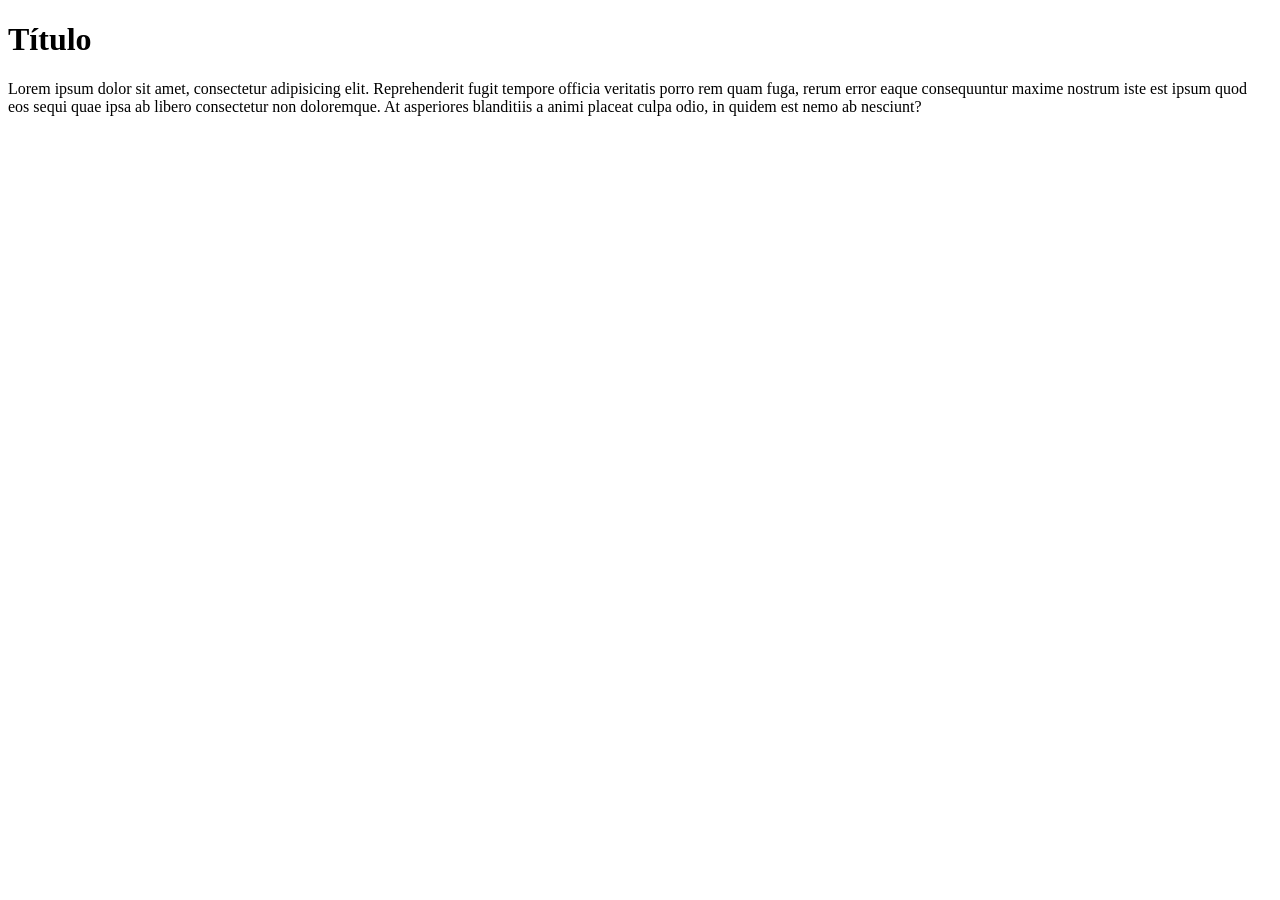
==== index.html @ 6d0f476c "Initial commit" ====
<!doctype html>
<html lang="pt-br">
  <head>
    <meta charset="UTF-8" />
    <meta name="viewport" content="width=device-width, initial-scale=1.0" />
    <title>Tecnologia para Internet I</title>
  </head>
  <body>
    <h1>Título</h1>
    <p>
      Lorem ipsum dolor sit amet, consectetur adipisicing elit. Reprehenderit
      fugit tempore officia veritatis porro rem quam fuga, rerum error eaque
      consequuntur maxime nostrum iste est ipsum quod eos sequi quae ipsa ab
      libero consectetur non doloremque. At asperiores blanditiis a animi
      placeat culpa odio, in quidem est nemo ab nesciunt?
    </p>
  </body>
</html>
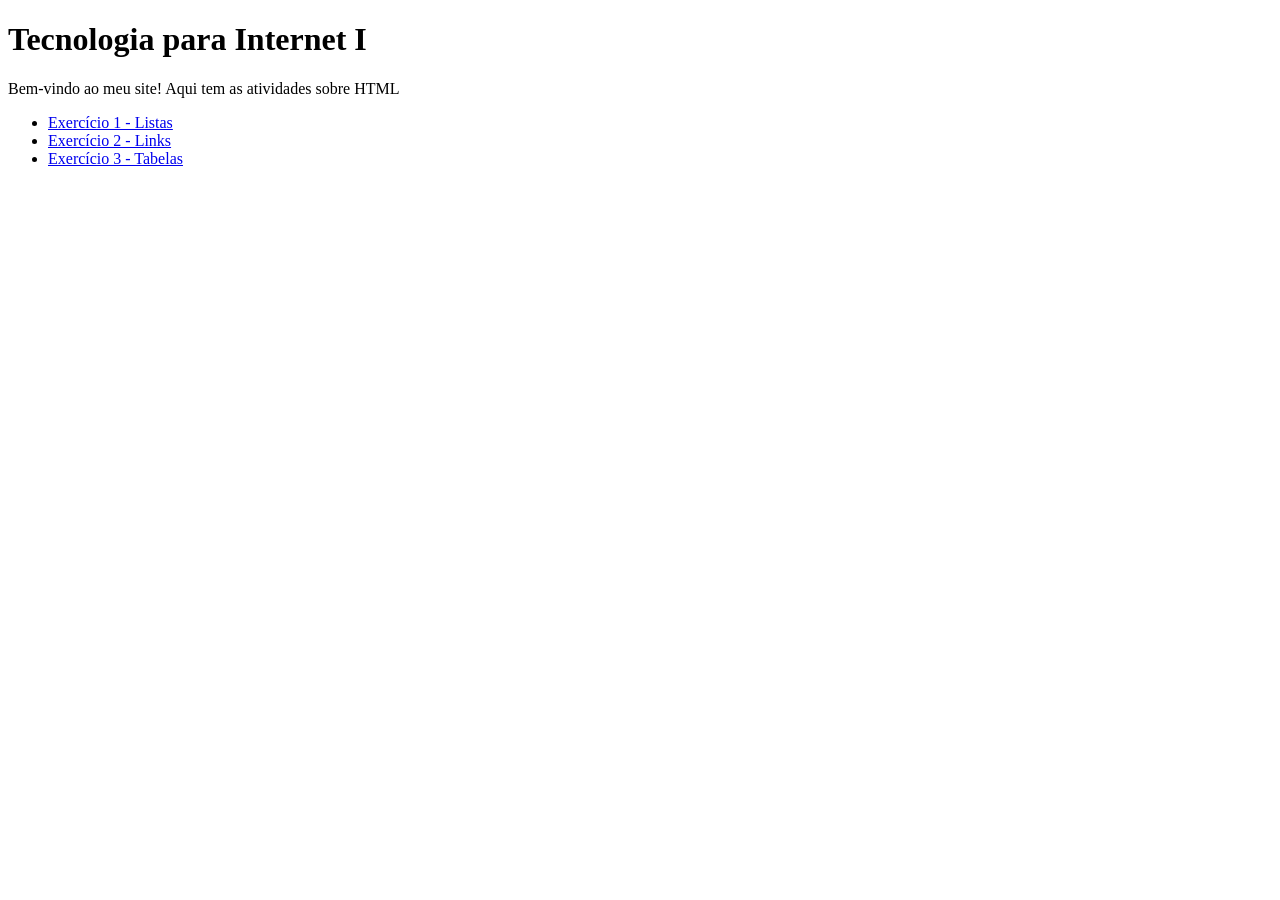
==== commit 97d6efc0: "commit inicial" ====
--- a/index.html
+++ b/index.html
@@ -6,13 +6,18 @@
     <title>Tecnologia para Internet I</title>
   </head>
   <body>
-    <h1>Título</h1>
-    <p>
-      Lorem ipsum dolor sit amet, consectetur adipisicing elit. Reprehenderit
-      fugit tempore officia veritatis porro rem quam fuga, rerum error eaque
-      consequuntur maxime nostrum iste est ipsum quod eos sequi quae ipsa ab
-      libero consectetur non doloremque. At asperiores blanditiis a animi
-      placeat culpa odio, in quidem est nemo ab nesciunt?
-    </p>
+    <h1>Tecnologia para Internet I</h1>
+    <p>Bem-vindo ao meu site! Aqui tem as atividades sobre HTML</p>
+    <ul>
+      <li>
+        <a href="Exercício 1 Listas/exercício 1 listas.html"
+          >Exercício 1 - Listas</a
+        >
+      </li>
+      <li><a href="Exercício 2 Links/index.html">Exercício 2 - Links</a></li>
+      <li>
+        <a href="Exercício 3 Tabelas/tabelas.html">Exercício 3 - Tabelas</a>
+      </li>
+    </ul>
   </body>
 </html>
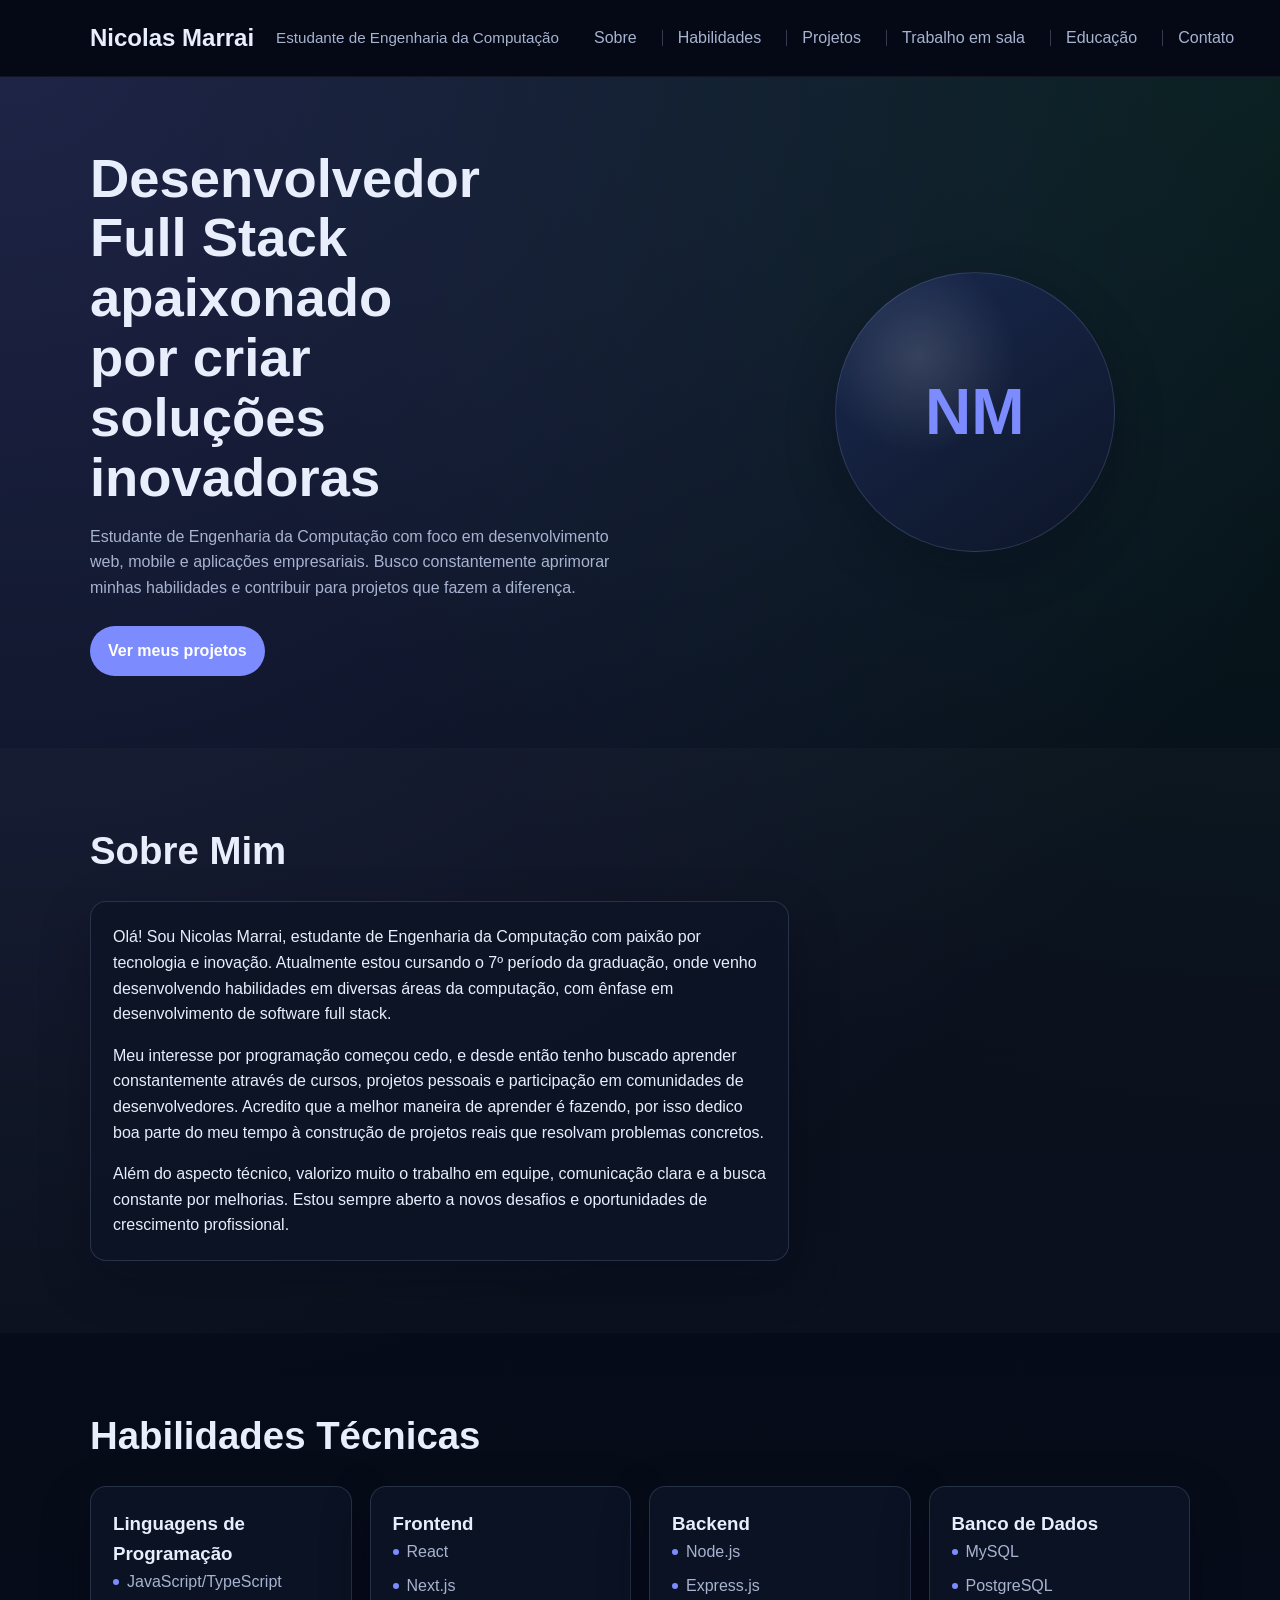
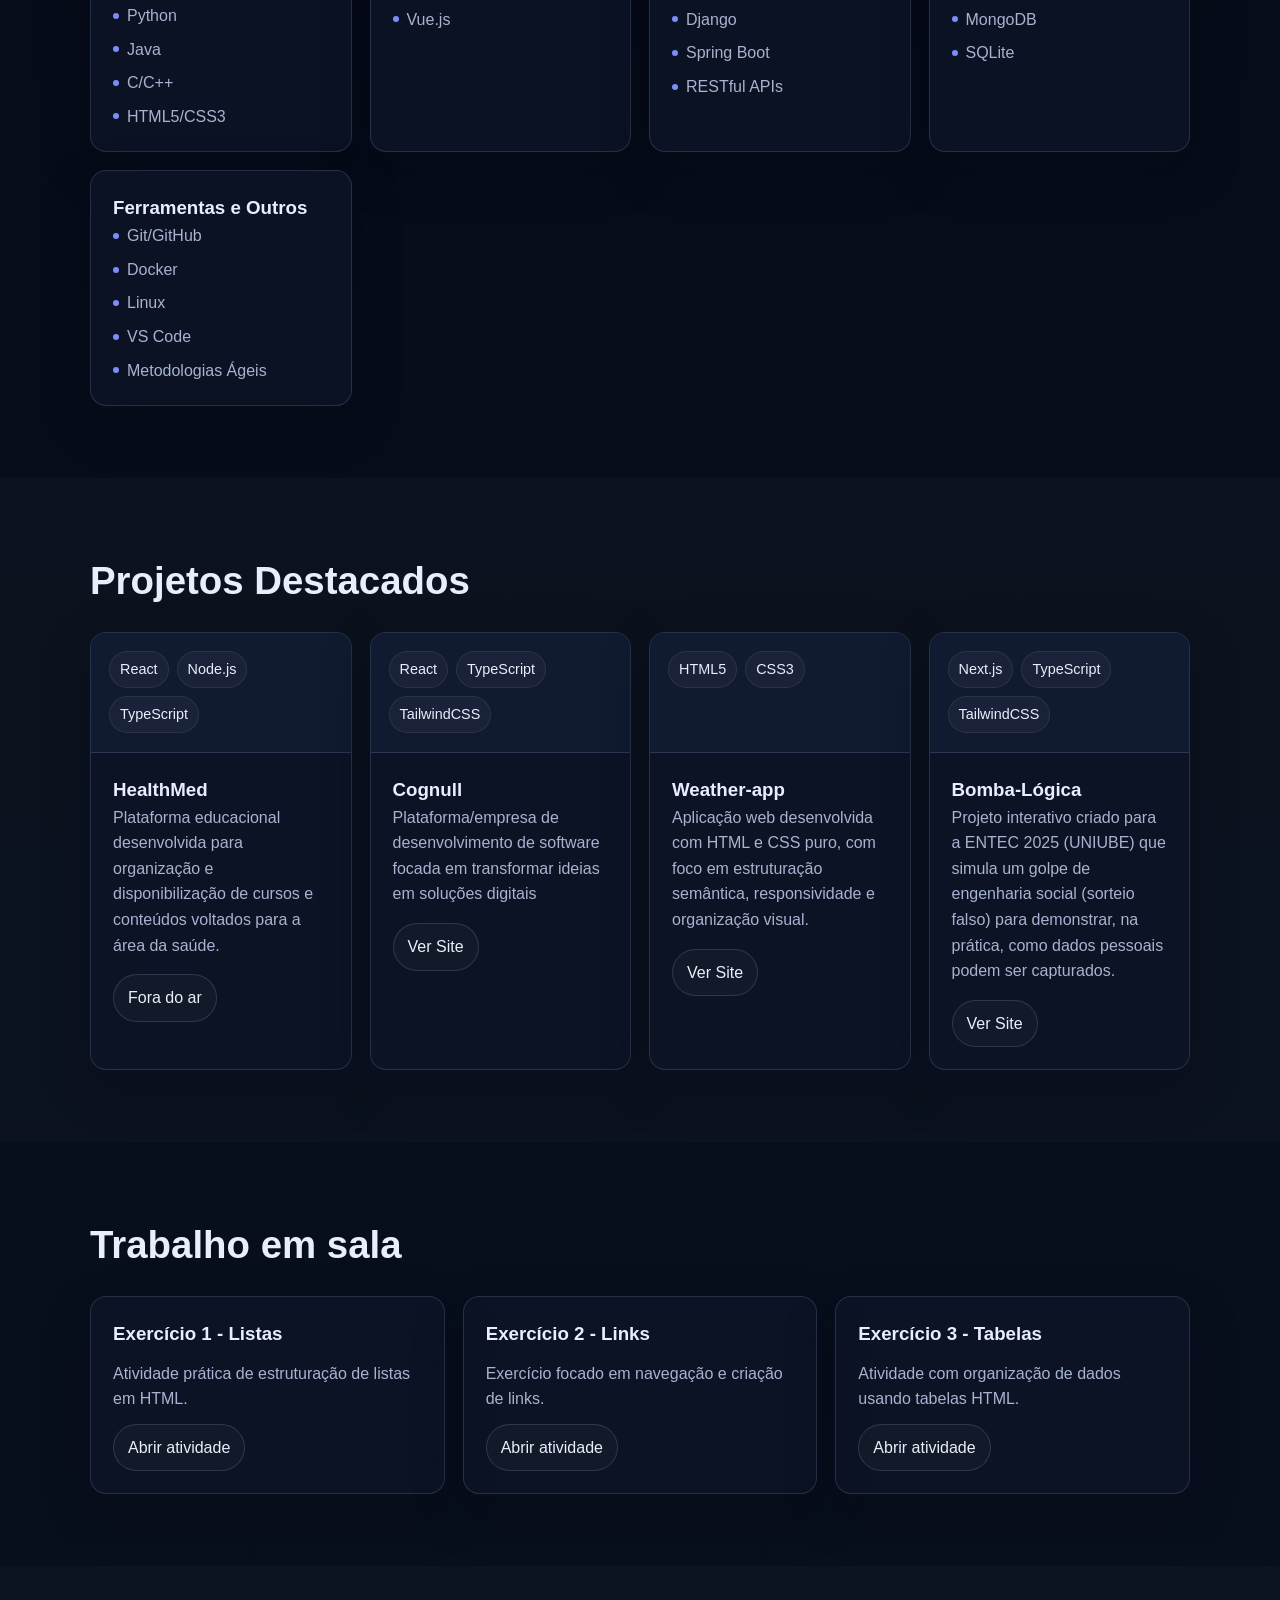
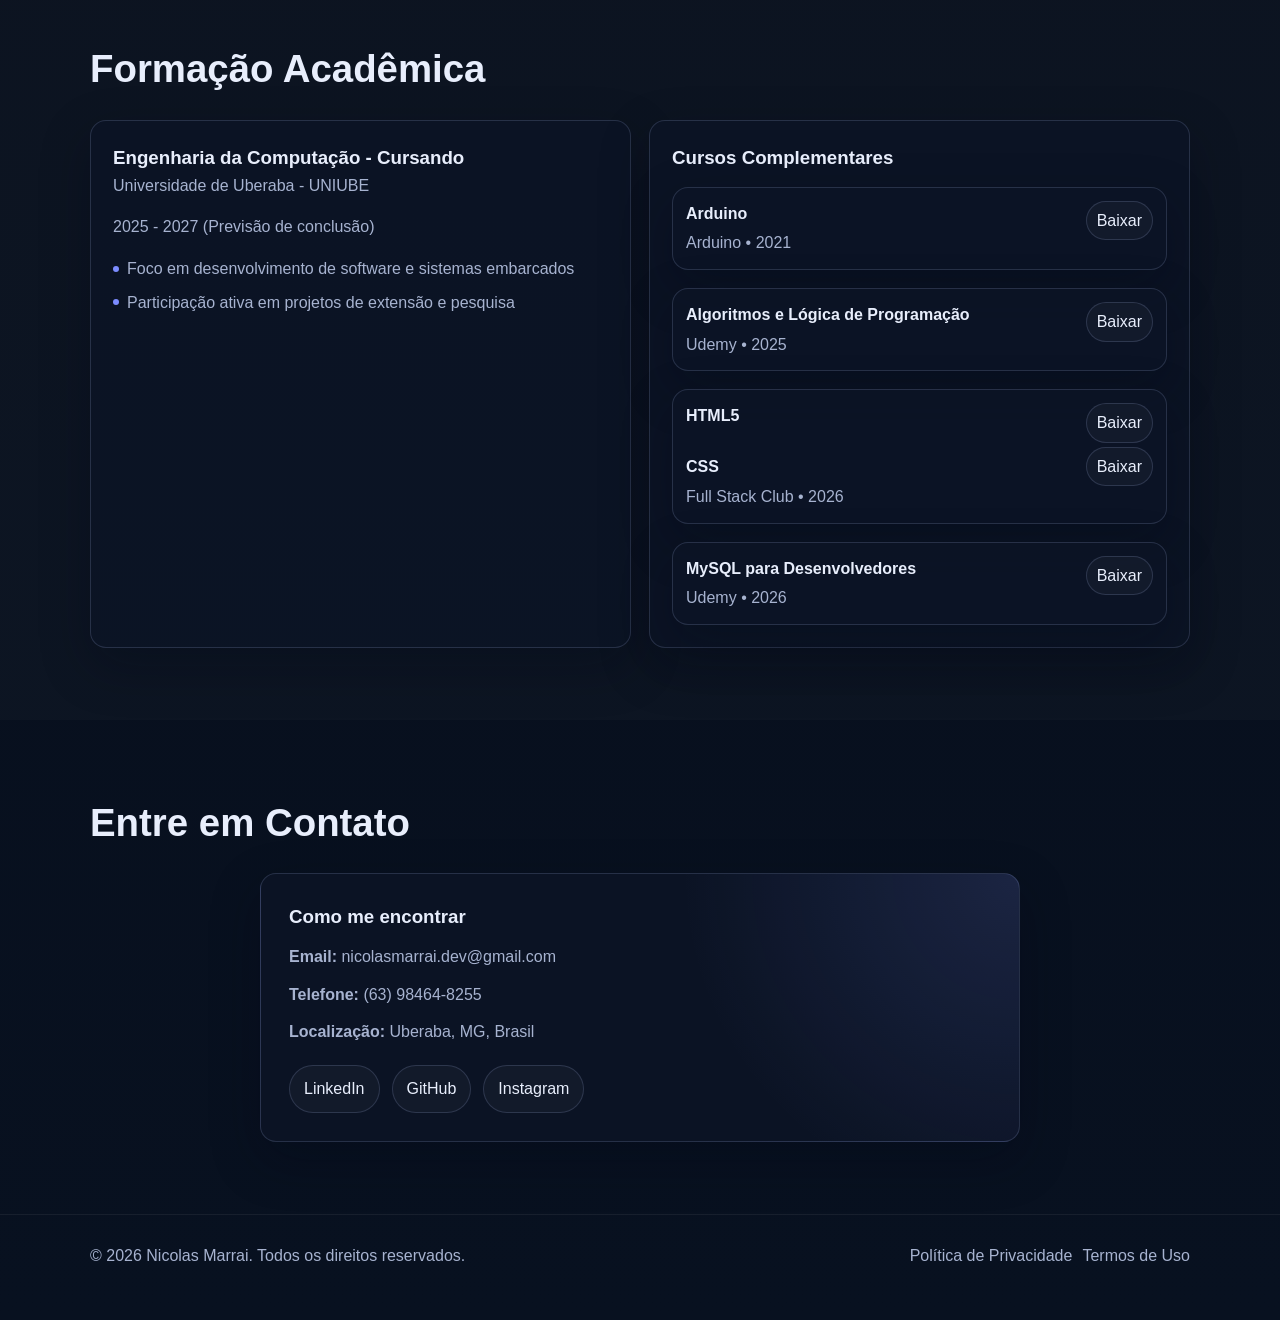
==== commit 00a233ce: "add o meu portifólio" ====
--- a/index.html
+++ b/index.html
@@ -1,23 +1,439 @@
 <!doctype html>
-<html lang="pt-br">
+<html lang="pt-BR">
   <head>
     <meta charset="UTF-8" />
     <meta name="viewport" content="width=device-width, initial-scale=1.0" />
-    <title>Tecnologia para Internet I</title>
+    <title>Nicolas Marrai - Desenvolvedor de Software</title>
+    <link rel="stylesheet" href="style.css" />
   </head>
   <body>
-    <h1>Tecnologia para Internet I</h1>
-    <p>Bem-vindo ao meu site! Aqui tem as atividades sobre HTML</p>
-    <ul>
-      <li>
-        <a href="Exercício 1 Listas/exercício 1 listas.html"
-          >Exercício 1 - Listas</a
-        >
-      </li>
-      <li><a href="Exercício 2 Links/index.html">Exercício 2 - Links</a></li>
-      <li>
-        <a href="Exercício 3 Tabelas/tabelas.html">Exercício 3 - Tabelas</a>
-      </li>
-    </ul>
+    <!-- Header -->
+    <header class="header">
+      <div class="container">
+        <div class="header-content">
+          <h1>Nicolas Marrai</h1>
+          <p class="title">Estudante de Engenharia da Computação</p>
+          <nav class="nav">
+            <ul>
+              <li><a href="#sobre">Sobre</a></li>
+              <li><a href="#habilidades">Habilidades</a></li>
+              <li><a href="#projetos">Projetos</a></li>
+              <li><a href="#trabalho-sala">Trabalho em sala</a></li>
+              <li><a href="#educacao">Educação</a></li>
+              <li><a href="#contato">Contato</a></li>
+            </ul>
+          </nav>
+        </div>
+      </div>
+    </header>
+
+    <!-- Hero Section -->
+    <section class="hero">
+      <div class="container">
+        <div class="hero-content">
+          <h2>
+            Desenvolvedor Full Stack apaixonado por criar soluções inovadoras
+          </h2>
+          <p>
+            Estudante de Engenharia da Computação com foco em desenvolvimento
+            web, mobile e aplicações empresariais. Busco constantemente
+            aprimorar minhas habilidades e contribuir para projetos que fazem a
+            diferença.
+          </p>
+          <a href="#projetos" class="btn-primary">Ver meus projetos</a>
+        </div>
+        <div class="hero-image">
+          <div
+            class="avatar-placeholder"
+            aria-label="Avatar com as iniciais NM"
+          >
+            <span>NM</span>
+          </div>
+        </div>
+      </div>
+    </section>
+
+    <!-- Sobre -->
+    <section id="sobre" class="section">
+      <div class="container">
+        <h2 class="section-title">Sobre Mim</h2>
+        <div class="about-content">
+          <div class="about-text">
+            <p>
+              Olá! Sou Nicolas Marrai, estudante de Engenharia da Computação com
+              paixão por tecnologia e inovação. Atualmente estou cursando o 7º
+              período da graduação, onde venho desenvolvendo habilidades em
+              diversas áreas da computação, com ênfase em desenvolvimento de
+              software full stack.
+            </p>
+            <p>
+              Meu interesse por programação começou cedo, e desde então tenho
+              buscado aprender constantemente através de cursos, projetos
+              pessoais e participação em comunidades de desenvolvedores.
+              Acredito que a melhor maneira de aprender é fazendo, por isso
+              dedico boa parte do meu tempo à construção de projetos reais que
+              resolvam problemas concretos.
+            </p>
+            <p>
+              Além do aspecto técnico, valorizo muito o trabalho em equipe,
+              comunicação clara e a busca constante por melhorias. Estou sempre
+              aberto a novos desafios e oportunidades de crescimento
+              profissional.
+            </p>
+          </div>
+        </div>
+      </div>
+    </section>
+
+    <!-- Habilidades -->
+    <section id="habilidades" class="section">
+      <div class="container">
+        <h2 class="section-title">Habilidades Técnicas</h2>
+        <div class="skills-grid">
+          <div class="skill-category">
+            <h3>Linguagens de Programação</h3>
+            <ul class="skill-list">
+              <li>JavaScript/TypeScript</li>
+              <li>Python</li>
+              <li>Java</li>
+              <li>C/C++</li>
+              <li>HTML5/CSS3</li>
+            </ul>
+          </div>
+          <div class="skill-category">
+            <h3>Frontend</h3>
+            <ul class="skill-list">
+              <li>React</li>
+              <li>Next.js</li>
+              <li>Vue.js</li>
+            </ul>
+          </div>
+          <div class="skill-category">
+            <h3>Backend</h3>
+            <ul class="skill-list">
+              <li>Node.js</li>
+              <li>Express.js</li>
+              <li>Django</li>
+              <li>Spring Boot</li>
+              <li>RESTful APIs</li>
+            </ul>
+          </div>
+          <div class="skill-category">
+            <h3>Banco de Dados</h3>
+            <ul class="skill-list">
+              <li>MySQL</li>
+              <li>PostgreSQL</li>
+              <li>MongoDB</li>
+              <li>SQLite</li>
+            </ul>
+          </div>
+          <div class="skill-category">
+            <h3>Ferramentas e Outros</h3>
+            <ul class="skill-list">
+              <li>Git/GitHub</li>
+              <li>Docker</li>
+              <li>Linux</li>
+              <li>VS Code</li>
+              <li>Metodologias Ágeis</li>
+            </ul>
+          </div>
+        </div>
+      </div>
+    </section>
+
+    <!-- Projetos -->
+    <section id="projetos" class="section">
+      <div class="container">
+        <h2 class="section-title">Projetos Destacados</h2>
+        <div class="projects-grid">
+          <!-- Projeto 1 -->
+          <div class="project-card">
+            <div class="project-image">
+              <div class="project-tech">
+                <span>React</span>
+                <span>Node.js</span>
+                <span>TypeScript</span>
+              </div>
+            </div>
+            <div class="project-content">
+              <h3>HealthMed</h3>
+              <p>
+                Plataforma educacional desenvolvida para organização e
+                disponibilização de cursos e conteúdos voltados para a área da
+                saúde.
+              </p>
+              <div class="project-links">
+                <a href="" class="btn-link">Fora do ar</a>
+              </div>
+            </div>
+          </div>
+
+          <!-- Projeto 2 -->
+          <div class="project-card">
+            <div class="project-image">
+              <div class="project-tech">
+                <span>React</span>
+                <span>TypeScript</span>
+                <span>TailwindCSS</span>
+              </div>
+            </div>
+            <div class="project-content">
+              <h3>Cognull</h3>
+              <p>
+                Plataforma/empresa de desenvolvimento de software focada em
+                transformar ideias em soluções digitais
+              </p>
+              <div class="project-links">
+                <a
+                  href="https://cognull.vercel.app/"
+                  target="_blank"
+                  class="btn-link"
+                  >Ver Site</a
+                >
+              </div>
+            </div>
+          </div>
+
+          <!-- Projeto 3 -->
+          <div class="project-card">
+            <div class="project-image">
+              <div class="project-tech">
+                <span>HTML5</span>
+                <span>CSS3</span>
+              </div>
+            </div>
+            <div class="project-content">
+              <h3>Weather-app</h3>
+              <p>
+                Aplicação web desenvolvida com HTML e CSS puro, com foco em
+                estruturação semântica, responsividade e organização visual.
+              </p>
+              <div class="project-links">
+                <a
+                  href="https://nicolasmarrai.github.io/weather-app/"
+                  target="_blank"
+                  class="btn-link"
+                  >Ver Site</a
+                >
+              </div>
+            </div>
+          </div>
+
+          <!-- Projeto 4 -->
+          <div class="project-card">
+            <div class="project-image">
+              <div class="project-tech">
+                <span>Next.js</span>
+                <span>TypeScript</span>
+                <span>TailwindCSS</span>
+              </div>
+            </div>
+            <div class="project-content">
+              <h3>Bomba-Lógica</h3>
+              <p>
+                Projeto interativo criado para a ENTEC 2025 (UNIUBE) que simula
+                um golpe de engenharia social (sorteio falso) para demonstrar,
+                na prática, como dados pessoais podem ser capturados.
+              </p>
+              <div class="project-links">
+                <a
+                  href="https://bomba-logica-next.vercel.app/"
+                  target="_blank"
+                  class="btn-link"
+                  >Ver Site</a
+                >
+              </div>
+            </div>
+          </div>
+        </div>
+      </div>
+    </section>
+
+    <!-- Trabalho em sala -->
+    <section id="trabalho-sala" class="section">
+      <div class="container">
+        <h2 class="section-title">Trabalho em sala</h2>
+        <div class="classroom-grid">
+          <article class="classroom-card">
+            <h3>Exercício 1 - Listas</h3>
+            <p>Atividade prática de estruturação de listas em HTML.</p>
+            <a
+              href="Exercício 1 Listas/exercício 1 listas.html"
+              target="_blank"
+              rel="noopener noreferrer"
+              class="btn-link"
+              >Abrir atividade</a
+            >
+          </article>
+
+          <article class="classroom-card">
+            <h3>Exercício 2 - Links</h3>
+            <p>Exercício focado em navegação e criação de links.</p>
+            <a
+              href="Exercício 2 Links/index.html"
+              target="_blank"
+              rel="noopener noreferrer"
+              class="btn-link"
+              >Abrir atividade</a
+            >
+          </article>
+
+          <article class="classroom-card">
+            <h3>Exercício 3 - Tabelas</h3>
+            <p>Atividade com organização de dados usando tabelas HTML.</p>
+            <a
+              href="Exercício 3 Tabelas/tabelas.html"
+              target="_blank"
+              rel="noopener noreferrer"
+              class="btn-link"
+              >Abrir atividade</a
+            >
+          </article>
+        </div>
+      </div>
+    </section>
+
+    <!-- Educação -->
+    <section id="educacao" class="section">
+      <div class="container">
+        <h2 class="section-title">Formação Acadêmica</h2>
+        <div class="education-content">
+          <div class="education-item">
+            <h3>Engenharia da Computação - Cursando</h3>
+            <p class="institution">Universidade de Uberaba - UNIUBE</p>
+            <p class="period">2025 - 2027 (Previsão de conclusão)</p>
+            <ul>
+              <li>Foco em desenvolvimento de software e sistemas embarcados</li>
+              <li>Participação ativa em projetos de extensão e pesquisa</li>
+            </ul>
+          </div>
+
+          <div class="education-item">
+            <h3>Cursos Complementares</h3>
+            <div class="courses">
+              <div class="course">
+                <div class="course-header">
+                  <div class="course-info">
+                    <h4>Arduino</h4>
+                    <p>Arduino • 2021</p>
+                  </div>
+                  <a
+                    href="certificacoes/Certificado – Curso de Arduino – Nicolas Marrai.pdf"
+                    download="Curso de Arduino"
+                    type="application/pdf"
+                    class="btn-link course-download"
+                    >Baixar</a
+                  >
+                </div>
+              </div>
+              <div class="course">
+                <div class="course-header">
+                  <div class="course-info">
+                    <h4>Algoritmos e Lógica de Programação</h4>
+                    <p>Udemy • 2025</p>
+                  </div>
+                  <a
+                    href="certificacoes/Certificado - Algoritmos e Lógica de Programação.pdf"
+                    download="Algoritmos e Lógica de Programação"
+                    type="application/pdf"
+                    class="btn-link course-download"
+                    >Baixar</a
+                  >
+                </div>
+              </div>
+              <div class="course">
+                <div class="course-header">
+                  <div class="course-info">
+                    <h4>HTML5</h4>
+                    <br />
+                    <h4>CSS</h4>
+                    <p>Full Stack Club • 2026</p>
+                  </div>
+                  <div class="course-download-group">
+                    <a
+                      href="certificacoes/Certificado - HTML.pdf"
+                      download="HTML5"
+                      type="application/pdf"
+                      class="btn-link course-download"
+                      >Baixar</a
+                    >
+                    <a
+                      href="certificacoes/Certificado - CSS.pdf"
+                      download="CSS3"
+                      type="application/pdf"
+                      class="btn-link course-download"
+                      >Baixar</a
+                    >
+                  </div>
+                </div>
+              </div>
+              <div class="course">
+                <div class="course-header">
+                  <div class="course-info">
+                    <h4>MySQL para Desenvolvedores</h4>
+                    <p>Udemy • 2026</p>
+                  </div>
+                  <a
+                    href="certificacoes/Certificado - MySQL para Desenvolvedores - Básico ao Avançado.pdf"
+                    download="MySQL para Desenvolvedores"
+                    type="application/pdf"
+                    class="btn-link course-download"
+                    >Baixar</a
+                  >
+                </div>
+              </div>
+            </div>
+          </div>
+        </div>
+      </div>
+    </section>
+
+    <!-- Contato -->
+    <section id="contato" class="section">
+      <div class="container">
+        <h2 class="section-title">Entre em Contato</h2>
+        <div class="contact-content">
+          <div class="contact-info">
+            <h3>Como me encontrar</h3>
+            <p><strong>Email:</strong> nicolasmarrai.dev@gmail.com</p>
+            <p><strong>Telefone:</strong> (63) 98464-8255</p>
+            <p><strong>Localização:</strong> Uberaba, MG, Brasil</p>
+            <div class="social-links">
+              <a
+                href="https://www.linkedin.com/in/nicolas-marrai-dev/"
+                target="_blank"
+                class="social-link"
+                >LinkedIn</a
+              >
+              <a
+                href="https://github.com/NicolasMarrai"
+                target="_blank"
+                class="social-link"
+                >GitHub</a
+              >
+              <a
+                href="https://www.instagram.com/nicolas_marrai/"
+                target="_blank"
+                class="social-link"
+                >Instagram</a
+              >
+            </div>
+          </div>
+        </div>
+      </div>
+    </section>
+
+    <!-- Footer -->
+    <footer class="footer">
+      <div class="container">
+        <div class="footer-content">
+          <p>&copy; 2026 Nicolas Marrai. Todos os direitos reservados.</p>
+          <div class="footer-links">
+            <a href="#">Política de Privacidade</a>
+            <a href="#">Termos de Uso</a>
+          </div>
+        </div>
+      </div>
+    </footer>
   </body>
 </html>
--- a/style.css
+++ b/style.css
@@ -0,0 +1,548 @@
+* {
+  box-sizing: border-box;
+}
+
+:root {
+  --bg: #081120;
+  --surface: rgba(12, 20, 38, 0.86);
+  --surface-alt: rgba(18, 28, 50, 0.92);
+  --text: #e8eefc;
+  --muted: #a7b3d0;
+  --primary: #7c8cff;
+  --primary-dark: #5c6cf2;
+  --border: rgba(166, 183, 230, 0.18);
+  --shadow: 0 18px 50px rgba(2, 8, 23, 0.28);
+  --radius: 16px;
+  --container: 1100px;
+}
+
+html {
+  scroll-behavior: smooth;
+}
+
+body {
+  margin: 0;
+  font-family: Arial, Helvetica, sans-serif;
+  color: var(--text);
+  background:
+    radial-gradient(
+      circle at top left,
+      rgba(124, 140, 255, 0.22),
+      transparent 30%
+    ),
+    radial-gradient(
+      circle at top right,
+      rgba(34, 197, 94, 0.12),
+      transparent 24%
+    ),
+    linear-gradient(180deg, #050915 0%, var(--bg) 100%);
+  line-height: 1.6;
+}
+
+a {
+  color: inherit;
+  text-decoration: none;
+}
+
+ul {
+  margin: 0;
+  padding: 0;
+  list-style: none;
+}
+
+p {
+  margin-top: 0;
+}
+
+img,
+svg {
+  display: block;
+  max-width: 100%;
+}
+
+.container {
+  width: min(100% - 32px, var(--container));
+  margin: 0 auto;
+}
+
+.header {
+  background: #050915;
+  border-bottom: 1px solid rgba(255, 255, 255, 0.06);
+  position: sticky;
+  top: 0;
+  z-index: 20;
+}
+
+.header-content {
+  display: flex;
+  align-items: center;
+  justify-content: space-between;
+  gap: 22px;
+  padding: 16px 0;
+}
+
+.header h1,
+.section-title,
+.hero-content h2,
+.project-content h3,
+.skill-category h3,
+.education-item h3,
+.contact-info h3,
+.course h4 {
+  margin: 0;
+}
+
+.header h1 {
+  font-size: 1.5rem;
+  white-space: nowrap;
+}
+
+.title {
+  margin: 0;
+  color: var(--muted);
+  font-size: 0.95rem;
+  white-space: nowrap;
+}
+
+.nav ul {
+  display: flex;
+  flex-wrap: nowrap;
+  gap: 12px;
+}
+
+.nav li {
+  display: flex;
+  align-items: center;
+}
+
+.nav li + li::before {
+  content: "";
+  width: 1px;
+  height: 16px;
+  margin-right: 2px;
+  background: rgba(167, 179, 208, 0.3);
+}
+
+.nav a,
+.btn-link,
+.social-link {
+  display: inline-flex;
+  align-items: center;
+  justify-content: center;
+  padding: 10px 14px;
+  border-radius: 999px;
+  border: 1px solid transparent;
+  transition: 0.2s ease;
+}
+
+.nav a {
+  color: var(--muted);
+  padding: 8px 12px;
+  white-space: nowrap;
+}
+
+.nav a:hover,
+.nav a:focus-visible {
+  color: var(--text);
+  border-color: var(--border);
+  background: rgba(255, 255, 255, 0.04);
+  outline: none;
+}
+
+.hero,
+.section {
+  padding: 72px 0;
+}
+
+.hero .container,
+.about-content,
+.contact-content {
+  display: grid;
+  gap: 24px;
+}
+
+.hero .container {
+  grid-template-columns: minmax(0, 1.2fr) minmax(240px, 0.8fr);
+  align-items: center;
+}
+
+.hero-content h2 {
+  font-size: clamp(2rem, 5vw, 3.4rem);
+  line-height: 1.1;
+  max-width: 12ch;
+  margin-bottom: 16px;
+}
+
+.hero-content p,
+.project-content p,
+.education-item p,
+.contact-info p,
+.course p,
+.skill-list li,
+.education-item li,
+.stat p {
+  color: var(--muted);
+}
+
+.hero-content p {
+  max-width: 60ch;
+}
+
+.btn-primary {
+  display: inline-flex;
+  align-items: center;
+  justify-content: center;
+  margin-top: 10px;
+  padding: 12px 18px;
+  border-radius: 999px;
+  background: var(--primary);
+  color: #fff;
+  font-weight: 700;
+  transition: 0.2s ease;
+}
+
+.btn-primary:hover,
+.btn-primary:focus-visible {
+  background: var(--primary-dark);
+  outline: none;
+}
+
+.hero-image {
+  display: flex;
+  justify-content: center;
+}
+
+.avatar-placeholder {
+  display: grid;
+  place-items: center;
+  width: min(100%, 280px);
+  aspect-ratio: 1;
+  border-radius: 50%;
+  background:
+    radial-gradient(
+      circle at 30% 30%,
+      rgba(255, 255, 255, 0.14),
+      transparent 35%
+    ),
+    linear-gradient(145deg, #19294f 0%, #0d1527 100%);
+  border: 1px solid var(--border);
+  box-shadow: var(--shadow);
+}
+
+.avatar-placeholder span {
+  font-size: clamp(2.5rem, 8vw, 4rem);
+  font-weight: 700;
+  color: var(--primary);
+}
+
+.section:nth-of-type(even) {
+  background: rgba(255, 255, 255, 0.02);
+}
+
+.section-title {
+  font-size: clamp(1.7rem, 3vw, 2.4rem);
+  margin-bottom: 20px;
+}
+
+.about-content {
+  grid-template-columns: minmax(0, 1.3fr) minmax(240px, 0.7fr);
+  align-items: start;
+}
+
+.about-text,
+.skill-category,
+.project-card,
+.education-item,
+.contact-info,
+.stat,
+.course {
+  background: var(--surface);
+  border: 1px solid var(--border);
+  border-radius: var(--radius);
+  box-shadow: var(--shadow);
+}
+
+.about-text,
+.contact-info,
+.skill-category,
+.education-item,
+.project-content,
+.stat,
+.course {
+  padding: 22px;
+}
+
+.about-text p:last-child {
+  margin-bottom: 0;
+}
+
+.about-stats {
+  display: grid;
+  gap: 14px;
+}
+
+.stat h3 {
+  font-size: 1.8rem;
+  margin-bottom: 6px;
+}
+
+.skills-grid,
+.projects-grid,
+.courses,
+.education-content,
+.contact-content {
+  display: grid;
+  gap: 18px;
+}
+
+.skills-grid {
+  grid-template-columns: repeat(auto-fit, minmax(220px, 1fr));
+}
+
+.skill-list,
+.education-item ul {
+  display: grid;
+  gap: 8px;
+}
+
+.skill-list li,
+.education-item li {
+  position: relative;
+  padding-left: 14px;
+}
+
+.skill-list li::before,
+.education-item li::before {
+  content: "";
+  position: absolute;
+  left: 0;
+  top: 0.8em;
+  width: 6px;
+  height: 6px;
+  border-radius: 50%;
+  background: var(--primary);
+  transform: translateY(-50%);
+}
+
+.projects-grid {
+  grid-template-columns: repeat(auto-fit, minmax(250px, 1fr));
+}
+
+.classroom-grid {
+  display: grid;
+  grid-template-columns: repeat(auto-fit, minmax(240px, 1fr));
+  gap: 18px;
+}
+
+.classroom-card {
+  display: grid;
+  align-content: start;
+  gap: 12px;
+  padding: 22px;
+  background: var(--surface);
+  border: 1px solid var(--border);
+  border-radius: var(--radius);
+  box-shadow: var(--shadow);
+}
+
+.classroom-card h3 {
+  margin: 0;
+}
+
+.classroom-card p {
+  margin: 0;
+  color: var(--muted);
+}
+
+.classroom-card .btn-link {
+  justify-self: start;
+}
+
+.project-image {
+  min-height: 120px;
+  padding: 18px;
+  border-radius: var(--radius) var(--radius) 0 0;
+  background: var(--surface-alt);
+  border-bottom: 1px solid var(--border);
+}
+
+.project-tech {
+  display: flex;
+  flex-wrap: wrap;
+  gap: 8px;
+}
+
+.project-tech span {
+  padding: 6px 10px;
+  border-radius: 999px;
+  background: rgba(255, 255, 255, 0.04);
+  border: 1px solid rgba(255, 255, 255, 0.08);
+  font-size: 0.9rem;
+}
+
+.project-links,
+.social-links,
+.footer-links {
+  display: flex;
+  flex-wrap: wrap;
+  gap: 10px;
+}
+
+.btn-link,
+.social-link {
+  border-color: var(--border);
+  color: var(--text);
+  background: rgba(255, 255, 255, 0.03);
+}
+
+.btn-link:hover,
+.btn-link:focus-visible,
+.social-link:hover,
+.social-link:focus-visible {
+  border-color: var(--primary);
+  color: #fff;
+  background: rgba(124, 140, 255, 0.16);
+  outline: none;
+}
+
+.education-content,
+.contact-content {
+  grid-template-columns: repeat(auto-fit, minmax(280px, 1fr));
+}
+
+.contact-content {
+  grid-template-columns: minmax(280px, 760px);
+  justify-content: center;
+}
+
+.courses {
+  margin-top: 14px;
+}
+
+.course {
+  padding: 13px;
+}
+
+.course-header {
+  display: flex;
+  align-items: flex-start;
+  justify-content: space-between;
+  gap: 8px;
+}
+
+.course-info p {
+  margin: 4px 0 0;
+}
+
+.course-download {
+  padding: 6px 10px;
+}
+
+.course-download-group {
+  display: flex;
+  flex-direction: column;
+  align-items: flex-end;
+  gap: 4px;
+}
+
+.contact-info {
+  height: 100%;
+  display: grid;
+  align-content: start;
+  gap: 12px;
+  padding: 28px;
+  background:
+    radial-gradient(
+      circle at top right,
+      rgba(124, 140, 255, 0.14),
+      transparent 42%
+    ),
+    var(--surface);
+}
+
+.contact-info p {
+  margin: 0;
+}
+
+.contact-info .social-links {
+  margin-top: 8px;
+  gap: 12px;
+}
+
+.footer {
+  padding: 28px 0 36px;
+  border-top: 1px solid rgba(255, 255, 255, 0.06);
+}
+
+.footer-content {
+  display: flex;
+  flex-wrap: wrap;
+  justify-content: space-between;
+  gap: 12px;
+  color: var(--muted);
+}
+
+.footer-links a:hover,
+.footer-links a:focus-visible {
+  color: var(--primary);
+  outline: none;
+}
+
+@media (max-width: 900px) {
+  .header-content,
+  .hero .container,
+  .about-content,
+  .footer-content {
+    grid-template-columns: 1fr;
+  }
+
+  .header-content,
+  .footer-content {
+    display: grid;
+  }
+
+  .nav ul {
+    justify-content: flex-start;
+  }
+
+  .hero-image {
+    order: -1;
+  }
+
+  .hero-content h2 {
+    max-width: none;
+  }
+}
+
+@media (max-width: 640px) {
+  .hero,
+  .section {
+    padding: 56px 0;
+  }
+
+  .about-text,
+  .skill-category,
+  .project-content,
+  .education-item,
+  .contact-info,
+  .stat,
+  .course,
+  .classroom-card {
+    padding: 18px;
+  }
+
+  .btn-primary,
+  .btn-link,
+  .social-link,
+  .nav a {
+    width: 100%;
+  }
+
+  .course-header .course-download {
+    width: auto;
+  }
+
+  .hero-content h2 {
+    font-size: 2rem;
+  }
+}
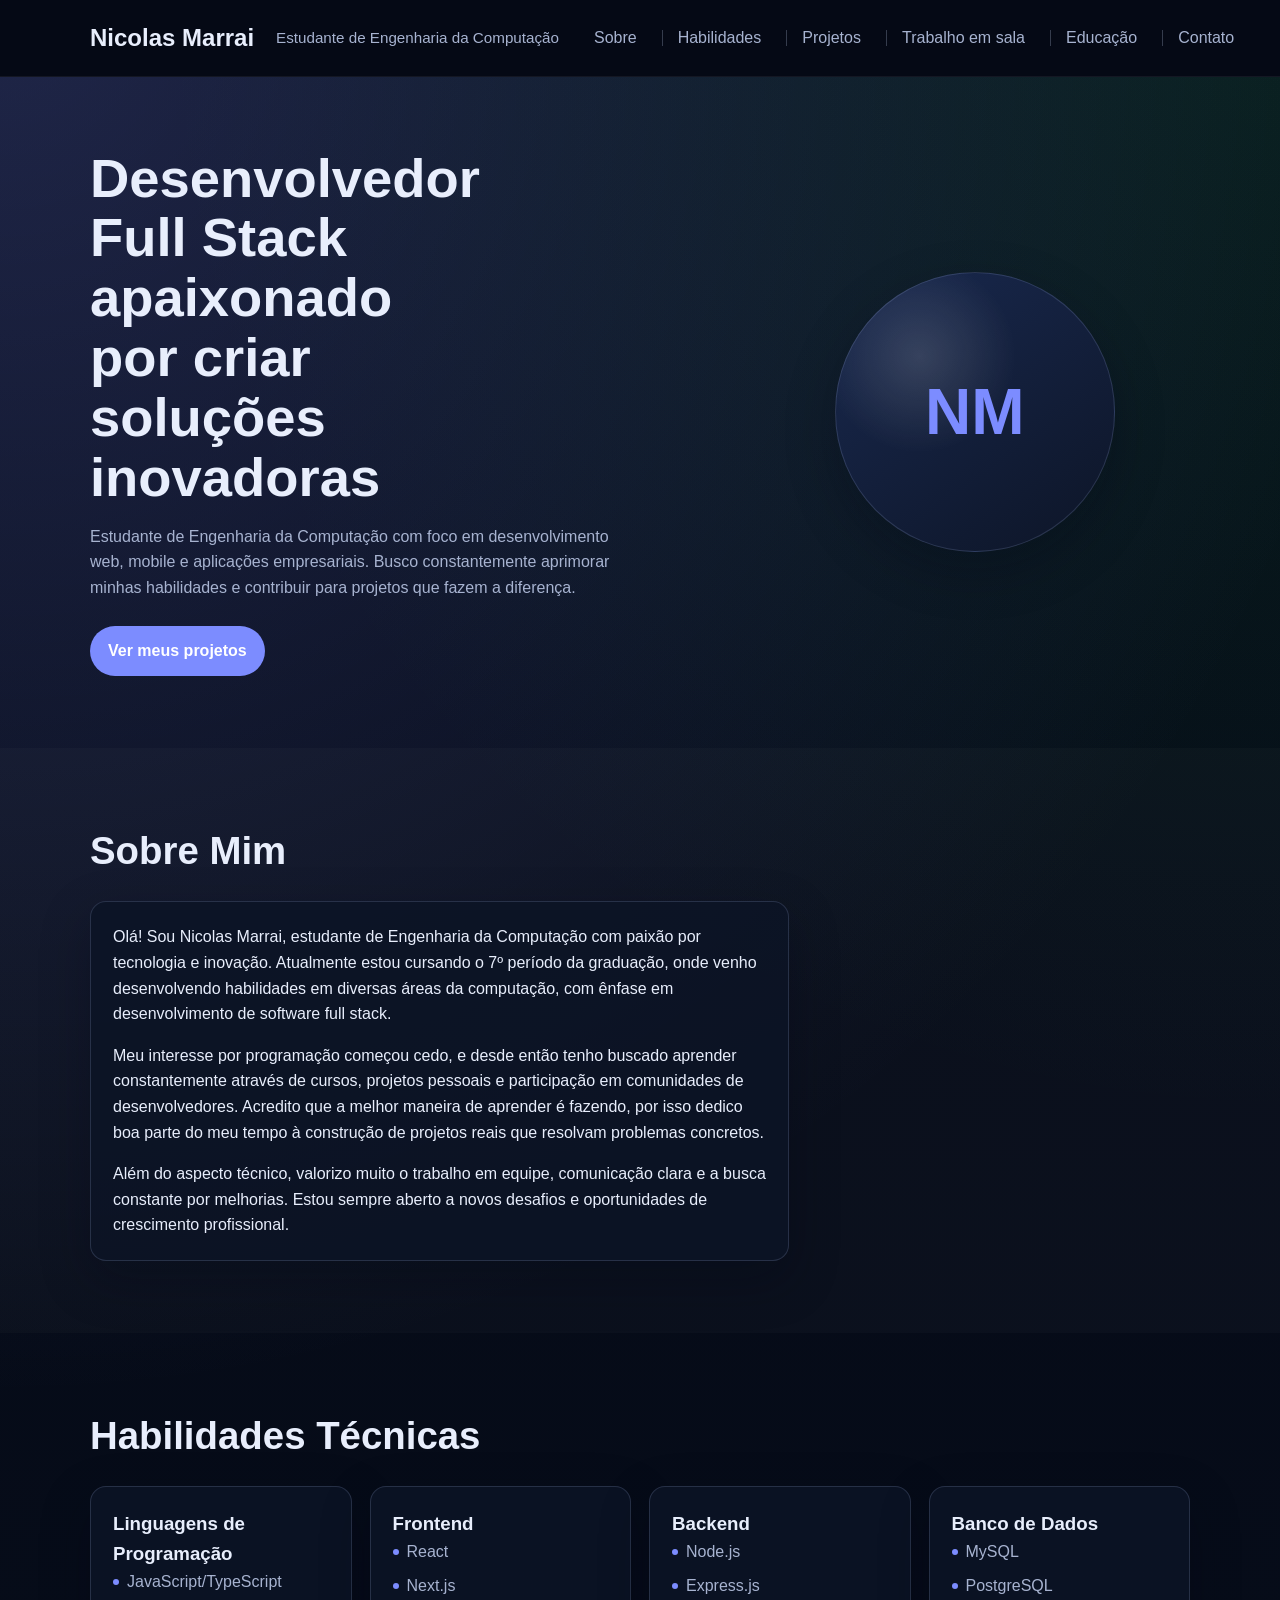
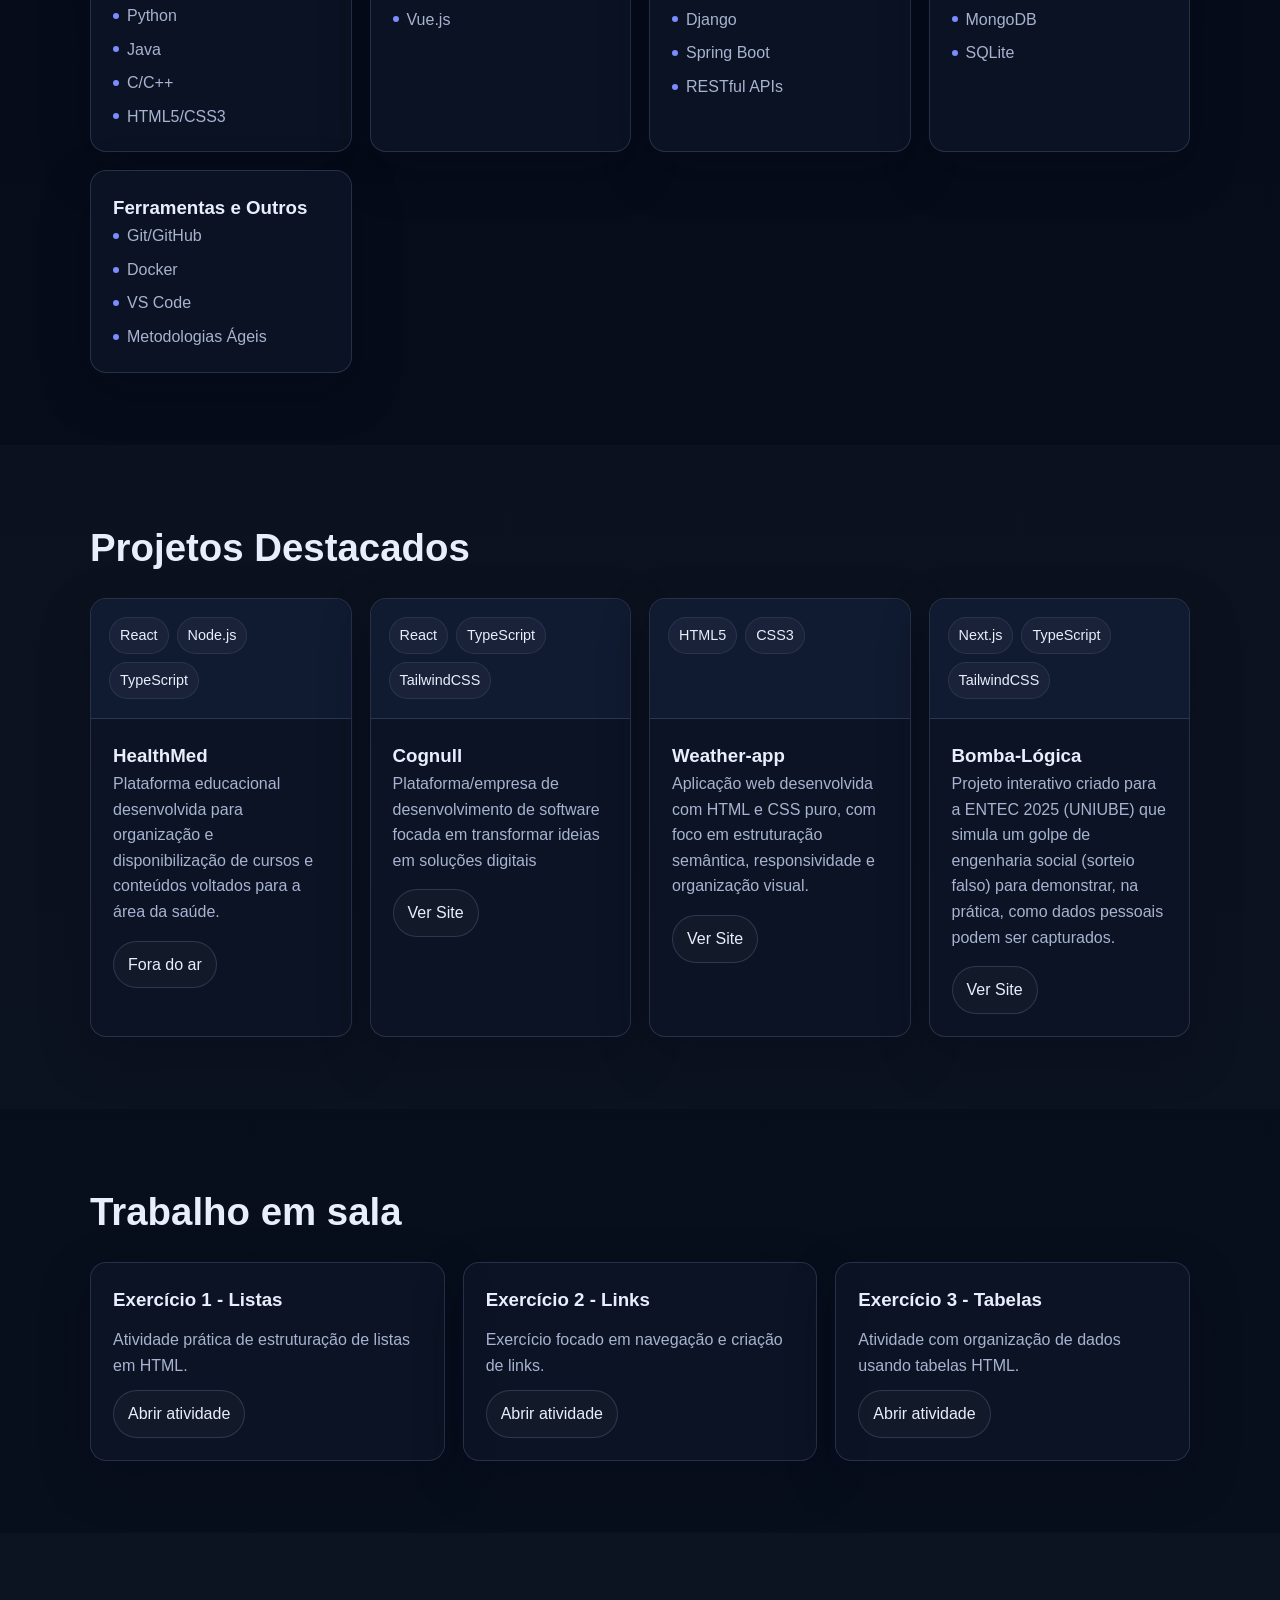
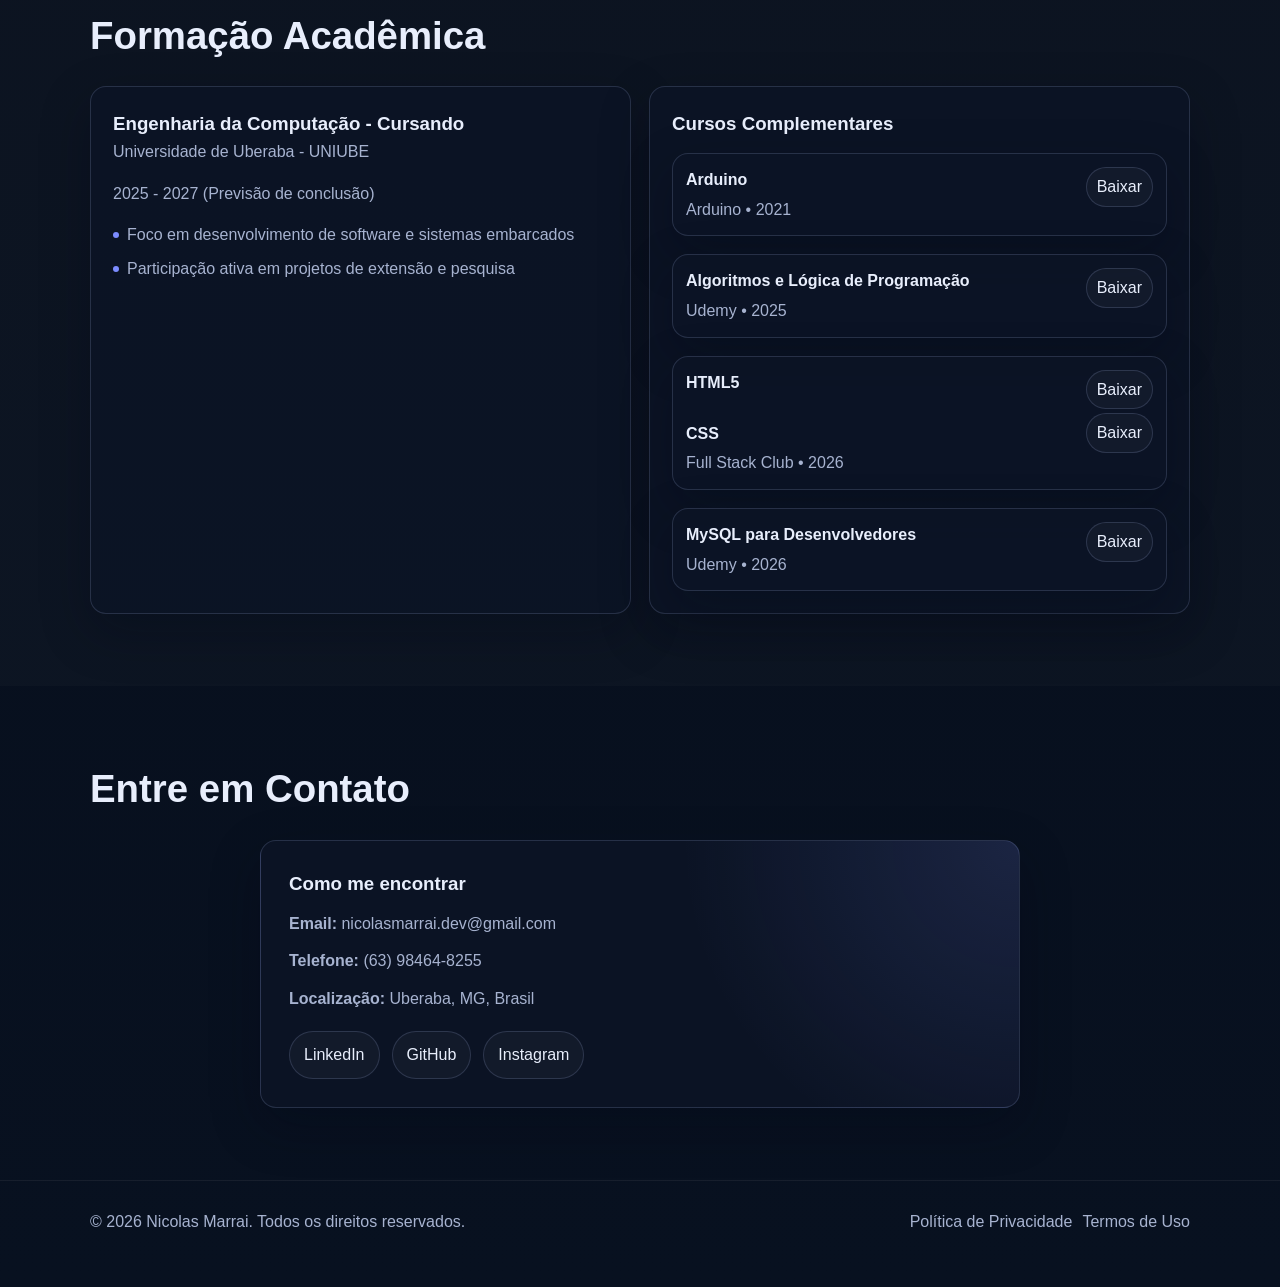
==== commit 917fec01: "atualização de skills" ====
--- a/index.html
+++ b/index.html
@@ -132,7 +132,6 @@
             <ul class="skill-list">
               <li>Git/GitHub</li>
               <li>Docker</li>
-              <li>Linux</li>
               <li>VS Code</li>
               <li>Metodologias Ágeis</li>
             </ul>
